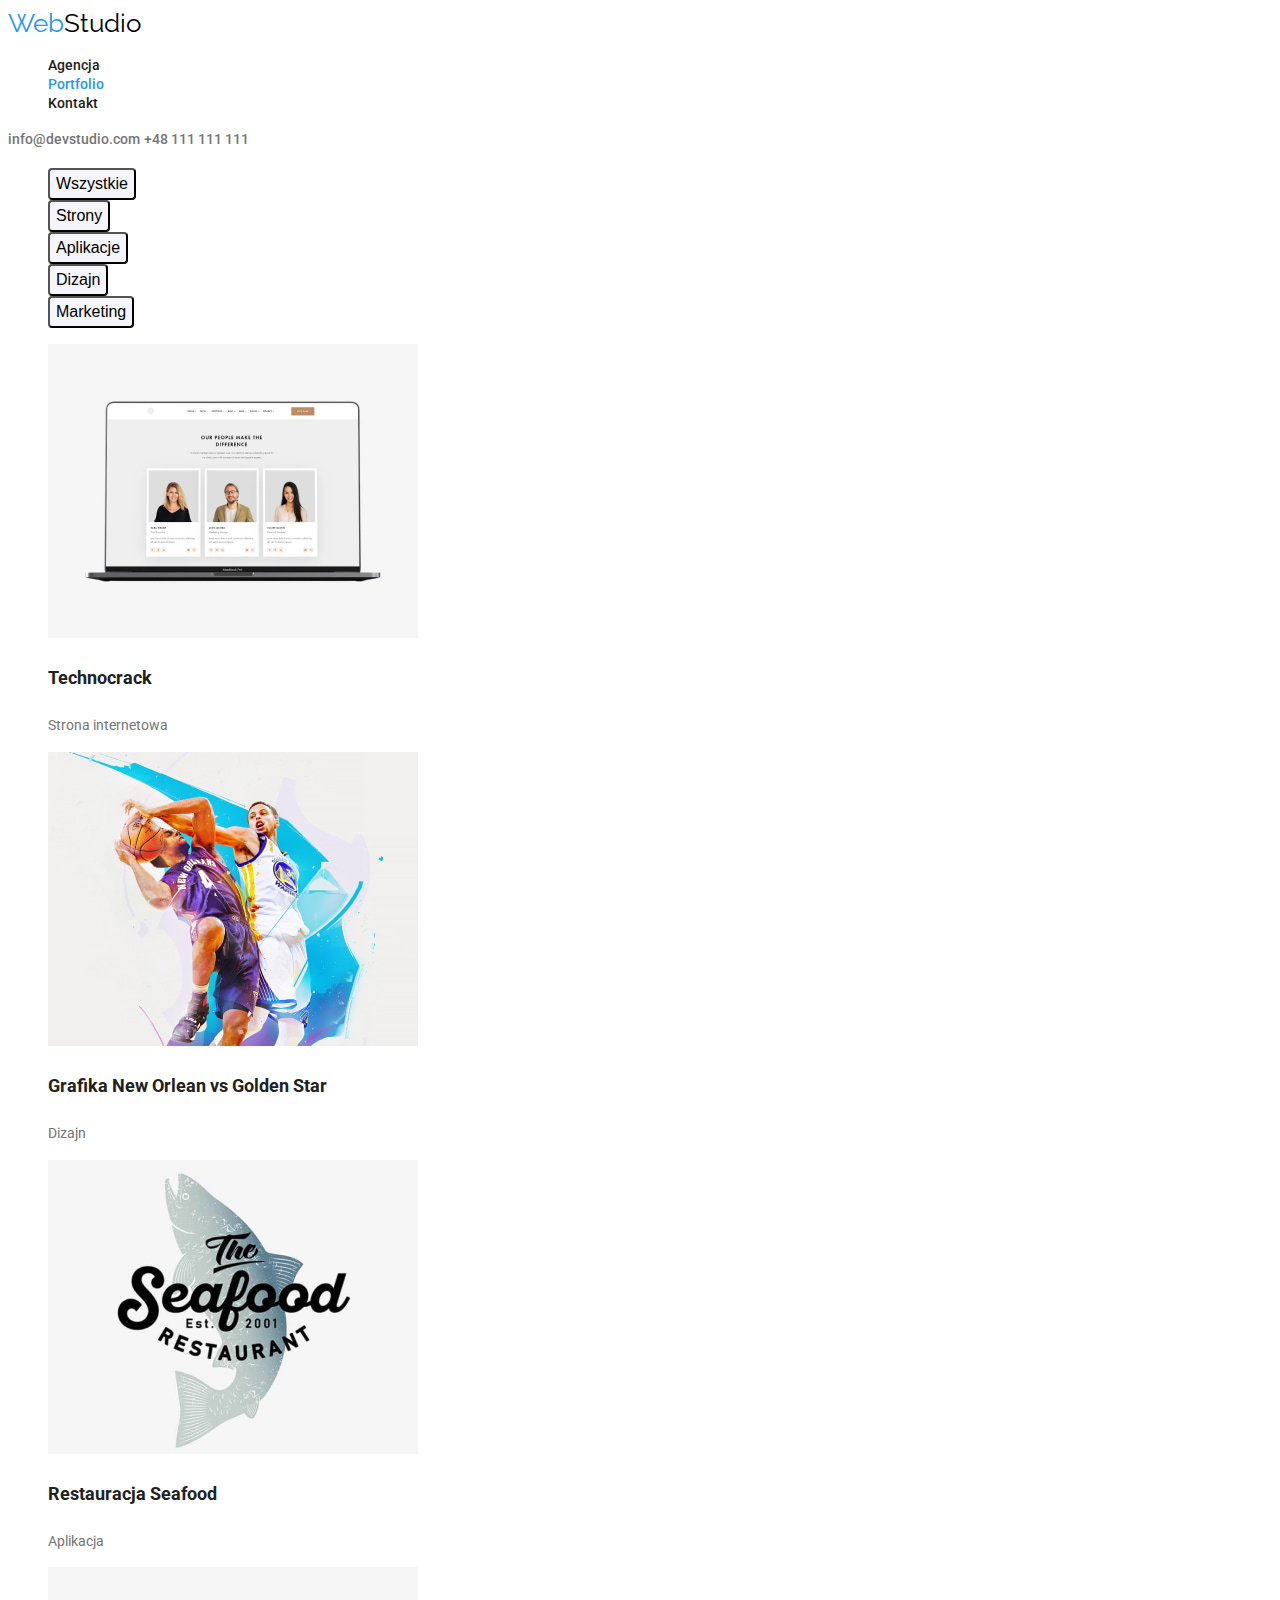
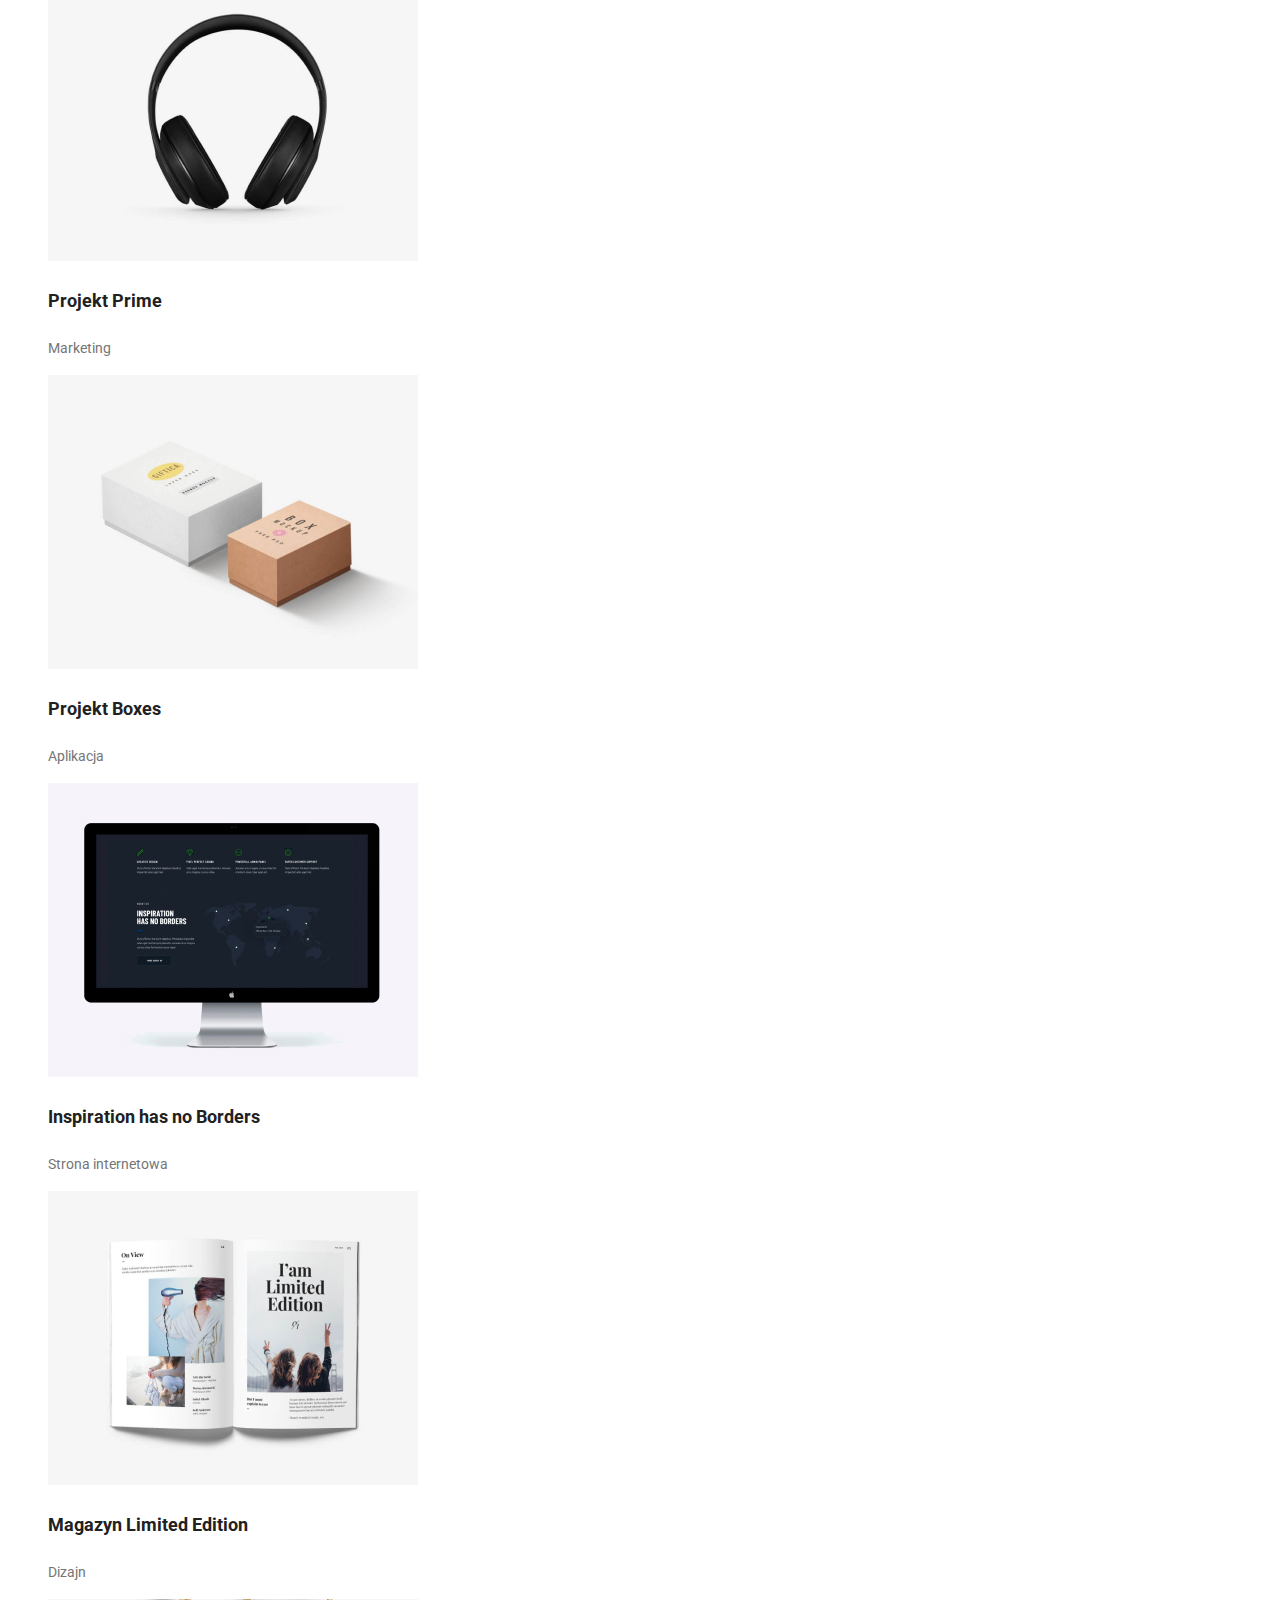
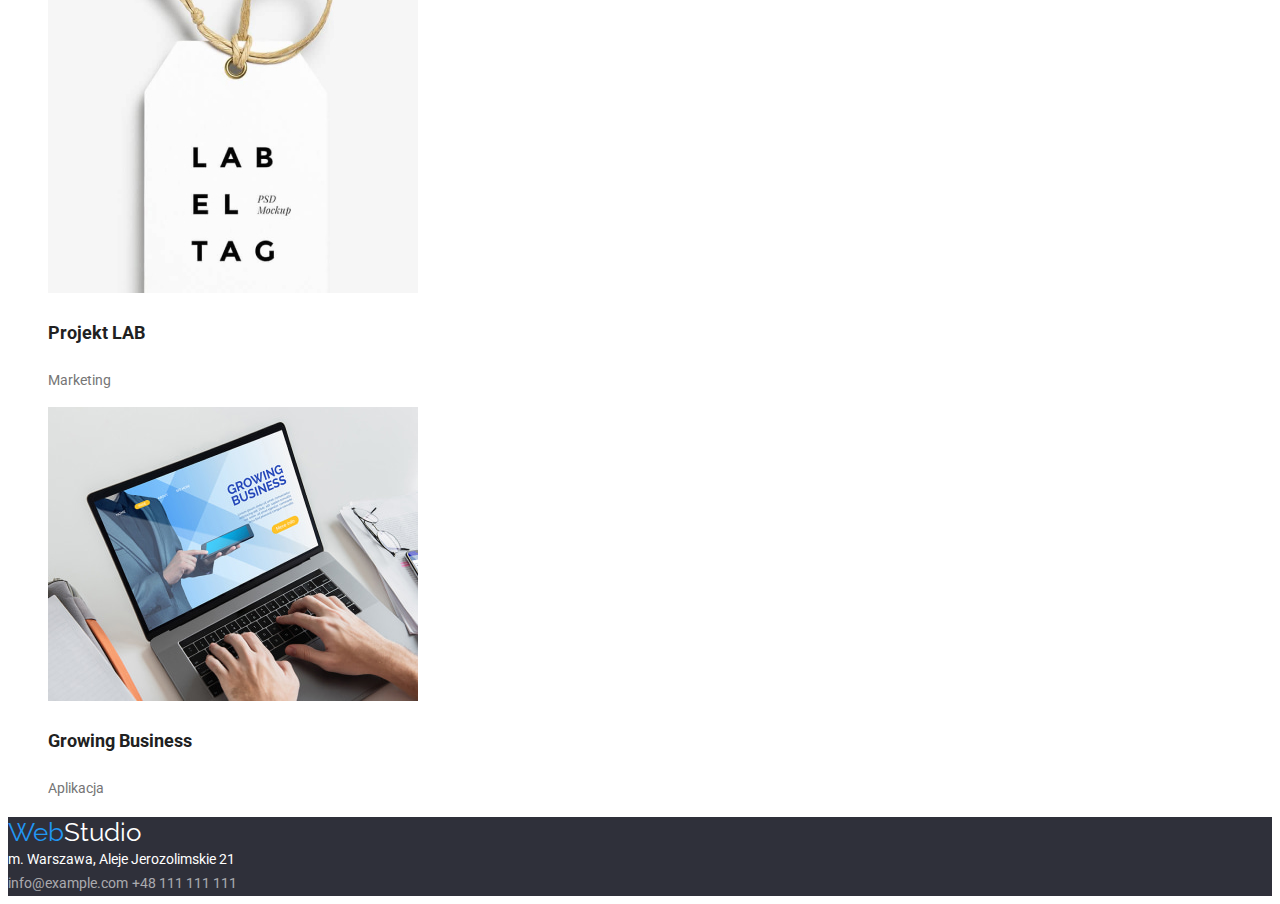
==== portfolio.html @ c7379dcc "HTML files debugged" ====
<!DOCTYPE html>
<html lang="pl">
  <head>
    <link rel="preconnect" href="https://fonts.googleapis.com" />
    <link rel="preconnect" href="https://fonts.gstatic.com" crossorigin />
    <link
      href="https://fonts.googleapis.com/css2?family=Raleway:wght@700&family=Roboto:wght@400;500;700;900&display=swap"
      rel="stylesheet"
    />
    <link
      rel="stylesheet"
      href="node_modules/modern-normalize/modern-normalize.css"
    />
    <link rel="stylesheet" href="css/index.css" />
    <style>
      body {
        font-family: "Roboto", sans-serif;
        color: #212121;
        background: #ffffff;
      }
    </style>
    <meta charset="UTF-8" />
    <meta http-equiv="X-UA-Compatible" content="IE=edge" />
    <meta name="viewport" content="width=device-width, initial-scale=1.0" />
    <title>Portfolio</title>
  </head>
  <body>
    <header>
      <a class="webstudio" href="index.html">
        <span style="color: #2196f3">Web</span
        ><span style="color: #000000">Studio</span></a
      >

      <nav>
        <ul class="list">
          <li>
            <a href="index.html">Agencja</a>
          </li>
          <li>
            <a style="color: var(--hover-color)" href="portfolio.html"
              >Portfolio</a
            >
          </li>
          <li><a href="#">Kontakt</a></li>
        </ul>
      </nav>

      <a class="contact-links-header" href="mailto:info@devstudio.com"
        >info@devstudio.com</a
      >
      <a class="contact-links-header" href="tel:+48111111111"
        >+48 111 111 111</a
      >
    </header>
    <!-- Przyciski filtra -->
    <div>
      <ul class="list">
        <li>
          <button class="filter-button" type="button">Wszystkie</button>
        </li>
        <li>
          <button class="filter-button" type="button">Strony</button>
        </li>
        <li>
          <button class="filter-button" type="button">Aplikacje</button>
        </li>
        <li>
          <button class="filter-button" type="button">Dizajn</button>
        </li>
        <li>
          <button class="filter-button" type="button">Marketing</button>
        </li>
      </ul>
    </div>
    <!-- Sekcja ze zdjęciami -->
    <div>
      <ul class="list">
        <li>
          <img
            src="images/Portfolio/project1.jpg"
            alt="Technocrack - strona internetowa"
            width="370"
            height="294"
          />
          <h3 class="projects-headings">Technocrack</h3>
          <p class="projects-descriptions">Strona internetowa</p>
        </li>
        <li>
          <img
            src="images/Portfolio/project2.jpg"
            alt="Grafika New Orlean vs Golden Star"
            width="370"
            height="294"
          />
          <h3 class="projects-headings">Grafika New Orlean vs Golden Star</h3>
          <p class="projects-descriptions">Dizajn</p>
        </li>
        <li>
          <img
            src="images/Portfolio/project3.jpg"
            alt="Restauracja Seafood - aplikacja"
            width="370"
            height="294"
          />
          <h3 class="projects-headings">Restauracja Seafood</h3>
          <p class="projects-descriptions">Aplikacja</p>
        </li>
        <li>
          <img
            src="images/Portfolio/project4.jpg"
            alt="Projekt Prime"
            width="370"
            height="294"
          />
          <h3 class="projects-headings">Projekt Prime</h3>
          <p class="projects-descriptions">Marketing</p>
        </li>
        <li>
          <img
            src="images/Portfolio/project5.jpg"
            alt="Projekt Boxes - aplikacja"
            width="370"
            height="294"
          />
          <h3 class="projects-headings">Projekt Boxes</h3>
          <p class="projects-descriptions">Aplikacja</p>
        </li>
        <li>
          <img
            src="images/Portfolio/project6.jpg"
            alt="Inspiration has no Boarders - strona internetowa"
            width="370"
            height="294"
          />
          <h3 class="projects-headings">Inspiration has no Borders</h3>
          <p class="projects-descriptions">Strona internetowa</p>
        </li>
        <li>
          <img
            src="images/Portfolio/project7.jpg"
            alt="Magazyn Limited Edition"
            width="370"
            height="294"
          />
          <h3 class="projects-headings">Magazyn Limited Edition</h3>
          <p class="projects-descriptions">Dizajn</p>
        </li>
        <li>
          <img
            src="images/Portfolio/project8.jpg"
            alt="Projekt LAB"
            width="370"
            height="294"
          />
          <h3 class="projects-headings">Projekt LAB</h3>
          <p class="projects-descriptions">Marketing</p>
        </li>
        <li>
          <img
            src="images/Portfolio/project9.jpg"
            alt="Growing Business - aplikacja"
            width="370"
            height="294"
          />
          <h3 class="projects-headings">Growing Business</h3>
          <p class="projects-descriptions">Aplikacja</p>
        </li>
      </ul>
    </div>
    <footer class="background-dark">
      <a class="webstudio" href="index.html">
        <span style="color: #2196f3">Web</span
        ><span style="color: #ffffff">Studio</span></a
      >

      <address class="city-street">m. Warszawa, Aleje Jerozolimskie 21</address>

      <a class="contact-links-footer" href="mailto:info@example.com"
        >info@example.com</a
      >
      <a class="contact-links-footer" href="tel:+48111111111"
        >+48 111 111 111</a
      >
    </footer>
  </body>
</html>
---- css/index.css ----
:root {
  --hover-color: #2196f3;
}

.background-dark {
  background: #2f303a;
}

.city-street {
  font-size: 14px;
  line-height: 1.71;
  color: #ffffff;
  font-style: normal;
}

.contact-links-footer {
  font-size: 14px;
  line-height: 1.71;
  color: rgba(255, 255, 255, 0.6);
  text-decoration: none;
}

.contact-links-header {
  font-weight: 500;
  font-size: 14px;
  line-height: 1.71;
  color: #757575;
  text-decoration: none;
}

.contact-links-header:focus {
  color: var(--hover-color);
}

.contact-links-header:hover {
  color: var(--hover-color);
}

.filter-button {
  background: #f5f4fa;
  font-weight: 500;
  font-size: 16px;
  line-height: 1.62;
  border-radius: 4px;
}

.filter-button:active {
  background: var(--hover-color);
  color: #ffffff;
  filter: drop-shadow(0px 4px 4px rgba(0, 0, 0, 0.25))
    drop-shadow(0px 4px 4px rgba(0, 0, 0, 0.25));
}

.filter-button:focus {
  background: var(--hover-color);
  color: #ffffff;
  filter: drop-shadow(0px 4px 4px rgba(0, 0, 0, 0.25))
    drop-shadow(0px 4px 4px rgba(0, 0, 0, 0.25));
}

.filter-button:hover {
  background: var(--hover-color);
  color: #ffffff;
  filter: drop-shadow(0px 4px 4px rgba(0, 0, 0, 0.25))
    drop-shadow(0px 4px 4px rgba(0, 0, 0, 0.25));
  cursor: pointer;
}

.hero-button {
  width: 200px;
  height: 50px;
  background: #2196f3;
  box-shadow: 0px 4px 4px rgba(0, 0, 0, 0.15);
  border-radius: 4px;
  font-weight: 700;
  font-size: 16px;
  line-height: 1.88;
  color: #ffffff;
}

.john-doe {
  font-weight: 500;
  font-size: 16px;
  line-height: 1.2;
}

.john-doe-job {
  font-size: 16px;
  line-height: 1.2;
  color: #757575;
}

.list {
  list-style-type: none;
}

.list li a {
  font-weight: 500;
  font-size: 14px;
  line-height: 1.1;
  color: #212121;
  text-decoration: none;
}

.list li a:hover {
  color: var(--hover-color);
}

.list li a:focus {
  color: var(--hover-color);
}

.list li p {
  font-size: 14px;
  line-height: 1.71;
  color: #757575;
}

.main-heading {
  font-weight: 900;
  font-size: 44px;
  line-height: 1.36;
  color: #ffffff;
}

.projects-descriptions {
  font-size: 16px;
  line-height: 1.88;
  color: #757575;
}

.projects-headings {
  font-weight: 700;
  font-size: 18px;
  line-height: 2;
}

.secondary-heading {
  font-weight: 700;
  font-size: 36px;
  line-height: 1.2;
}

.tertiary-heading {
  font-weight: 700;
  font-size: 14px;
  line-height: 1.1;
}

.webstudio {
  font-family: "Raleway", sans-serif;
  font-size: 26px;
  line-height: 1.2;
  text-decoration: none;
}
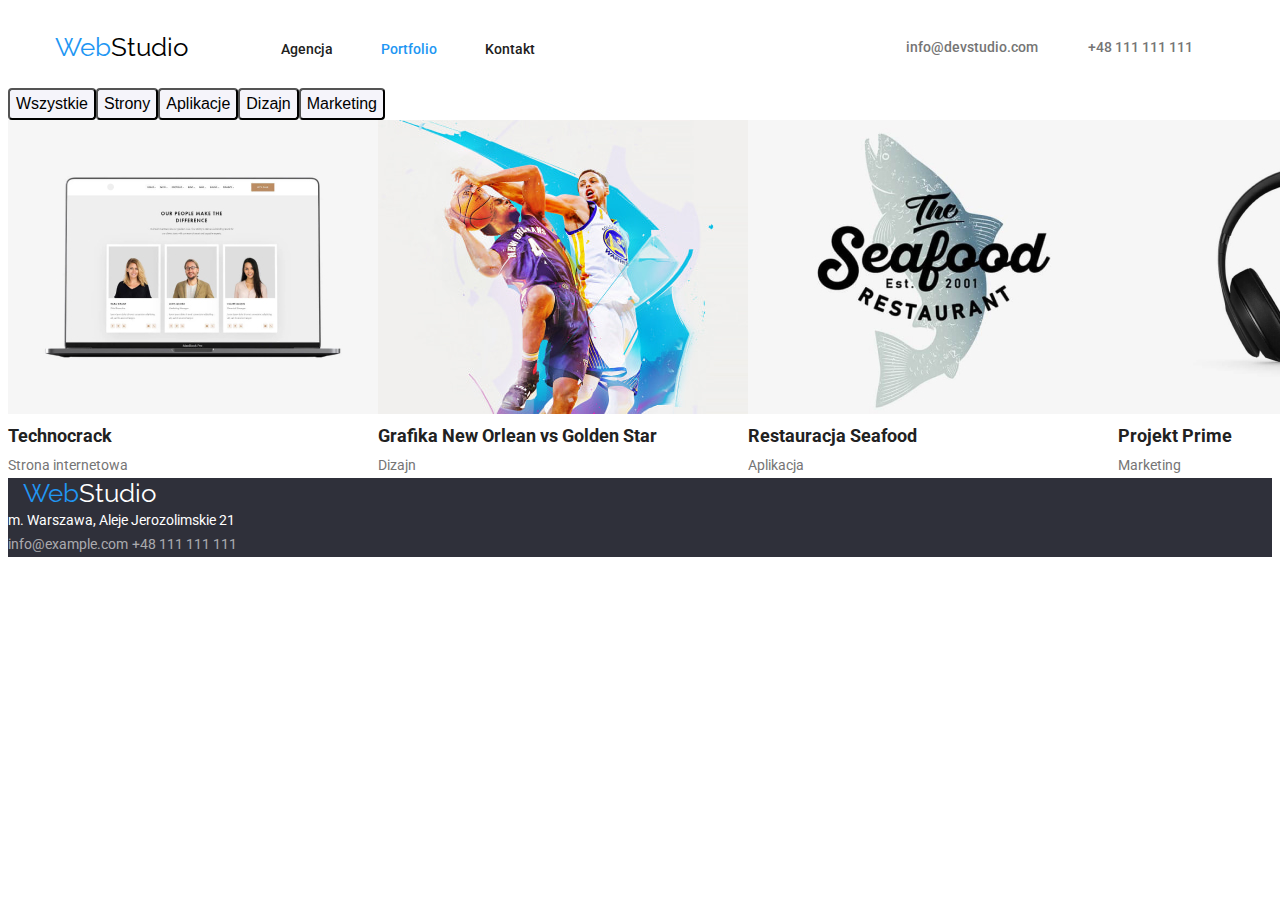
==== commit 096c3262: "Header and hero alignment added" ====
--- a/portfolio.html
+++ b/portfolio.html
@@ -26,31 +26,33 @@
   </head>
   <body>
     <header>
-      <a class="webstudio" href="index.html">
-        <span style="color: #2196f3">Web</span
-        ><span style="color: #000000">Studio</span></a
-      >
+      <div class="container">
+        <a class="webstudio" href="index.html">
+          <span style="color: #2196f3">Web</span
+          ><span style="color: #000000">Studio</span></a
+        >
 
-      <nav>
-        <ul class="list">
-          <li>
-            <a href="index.html">Agencja</a>
-          </li>
-          <li>
-            <a style="color: var(--hover-color)" href="portfolio.html"
-              >Portfolio</a
-            >
-          </li>
-          <li><a href="#">Kontakt</a></li>
-        </ul>
-      </nav>
+        <nav>
+          <ul class="list navigation">
+            <li>
+              <a href="index.html">Agencja</a>
+            </li>
+            <li>
+              <a style="color: var(--hover-color)" href="portfolio.html"
+                >Portfolio</a
+              >
+            </li>
+            <li><a href="#">Kontakt</a></li>
+          </ul>
+        </nav>
 
-      <a class="contact-links-header" href="mailto:info@devstudio.com"
-        >info@devstudio.com</a
-      >
-      <a class="contact-links-header" href="tel:+48111111111"
-        >+48 111 111 111</a
-      >
+        <a class="contact-links-header" href="mailto:info@devstudio.com"
+          >info@devstudio.com</a
+        >
+        <a class="contact-links-header" href="tel:+48111111111"
+          >+48 111 111 111</a
+        >
+      </div>
     </header>
     <!-- Przyciski filtra -->
     <div>
--- a/css/index.css
+++ b/css/index.css
@@ -1,7 +1,26 @@
+h1,
+h2,
+h3,
+p,
+ul {
+  margin: 0;
+  padding: 0;
+}
+
 :root {
   --hover-color: #2196f3;
 }
 
+a.contact-links-header[href="tel:+48111111111"] {
+  margin-right: 27px;
+  align-items: center;
+}
+
+a.contact-links-header[href="mailto:info@devstudio.com"] {
+  margin-right: 50px;
+  align-items: center;
+}
+
 .background-dark {
   background: #2f303a;
 }
@@ -34,6 +53,14 @@
 
 .contact-links-header:hover {
   color: var(--hover-color);
+}
+
+.container {
+  width: 1200px;
+  margin: 0 auto;
+  display: flex;
+  justify-items: center;
+  align-items: center;
 }
 
 .filter-button {
@@ -64,6 +91,13 @@
   filter: drop-shadow(0px 4px 4px rgba(0, 0, 0, 0.25))
     drop-shadow(0px 4px 4px rgba(0, 0, 0, 0.25));
   cursor: pointer;
+}
+
+.hero {
+  display: flex;
+  flex-direction: column;
+  align-items: center;
+  justify-content: center;
 }
 
 .hero-button {
@@ -76,6 +110,13 @@
   font-size: 16px;
   line-height: 1.88;
   color: #ffffff;
+  cursor: pointer;
+  display: flex;
+  justify-content: center;
+  text-align: center;
+  align-items: center;
+  margin-top: 30px;
+  margin-bottom: 200px;
 }
 
 .john-doe {
@@ -92,6 +133,7 @@
 
 .list {
   list-style-type: none;
+  display: flex;
 }
 
 .list li a {
@@ -121,8 +163,17 @@
   font-size: 44px;
   line-height: 1.36;
   color: #ffffff;
-}
-
+  width: 696px;
+  margin-top: 200px;
+  text-align: center;
+}
+
+.navigation {
+  margin-right: 371px;
+  width: 254px;
+  justify-content: space-between;
+  align-items: center;
+}
 .projects-descriptions {
   font-size: 16px;
   line-height: 1.88;
@@ -152,4 +203,5 @@
   font-size: 26px;
   line-height: 1.2;
   text-decoration: none;
-}
+  margin: 24px 93px 25px 15px;
+}
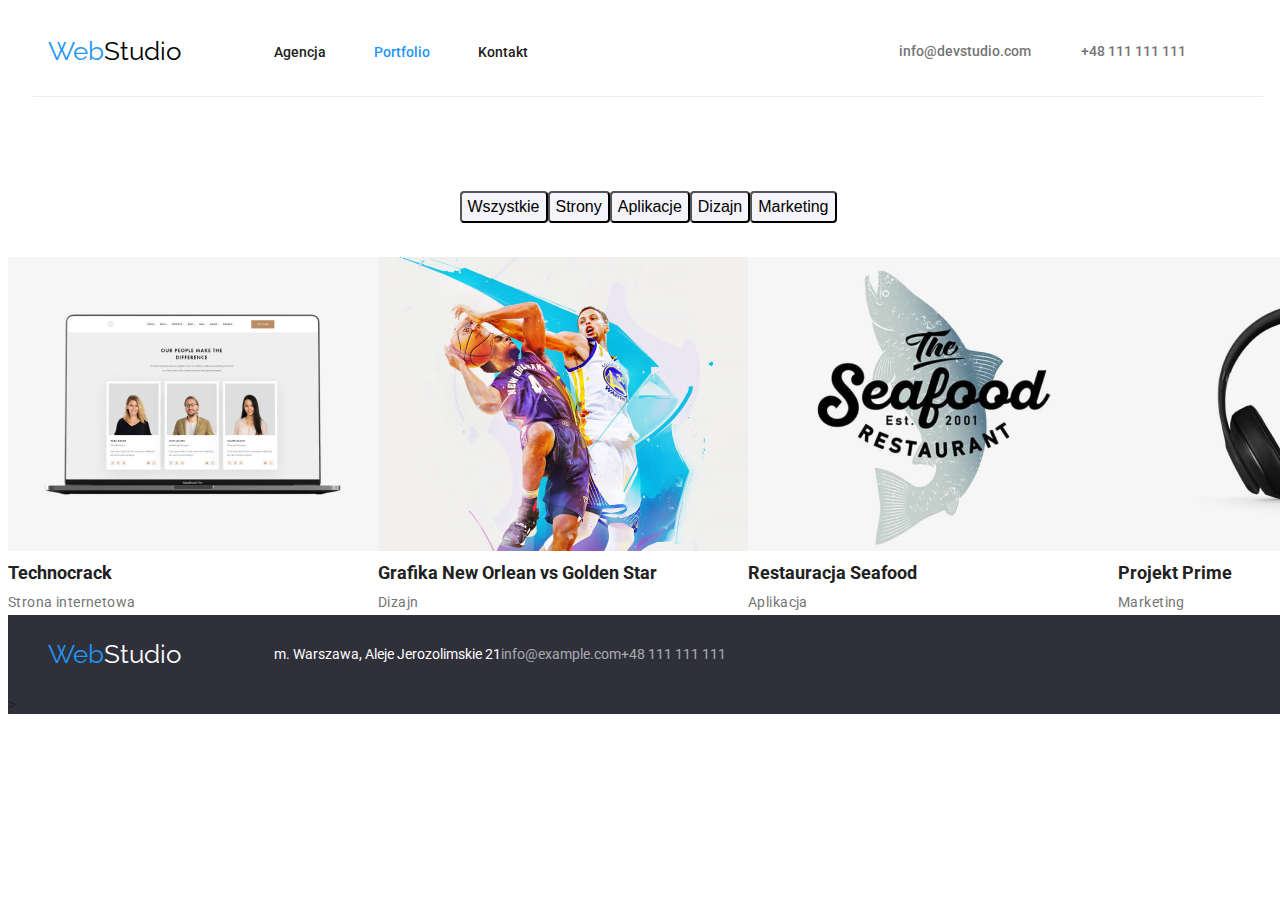
==== commit 5cf2e7b5: "New classes added" ====
--- a/portfolio.html
+++ b/portfolio.html
@@ -17,6 +17,7 @@
         font-family: "Roboto", sans-serif;
         color: #212121;
         background: #ffffff;
+        width: 100%;
       }
     </style>
     <meta charset="UTF-8" />
@@ -26,7 +27,7 @@
   </head>
   <body>
     <header>
-      <div class="container">
+      <div class="container header-border">
         <a class="webstudio" href="index.html">
           <span style="color: #2196f3">Web</span
           ><span style="color: #000000">Studio</span></a
@@ -56,7 +57,7 @@
     </header>
     <!-- Przyciski filtra -->
     <div>
-      <ul class="list">
+      <ul class="list filter">
         <li>
           <button class="filter-button" type="button">Wszystkie</button>
         </li>
@@ -170,18 +171,23 @@
       </ul>
     </div>
     <footer class="background-dark">
-      <a class="webstudio" href="index.html">
-        <span style="color: #2196f3">Web</span
-        ><span style="color: #ffffff">Studio</span></a
-      >
+      <div class="container">
+        <a class="webstudio" href="index.html">
+          <span style="color: #2196f3">Web</span
+          ><span style="color: #ffffff">Studio</span></a
+        >
 
-      <address class="city-street">m. Warszawa, Aleje Jerozolimskie 21</address>
+        <address class="city-street">
+          m. Warszawa, Aleje Jerozolimskie 21
+        </address>
 
-      <a class="contact-links-footer" href="mailto:info@example.com"
-        >info@example.com</a
-      >
-      <a class="contact-links-footer" href="tel:+48111111111"
-        >+48 111 111 111</a
+        <a class="contact-links-footer" href="mailto:info@example.com"
+          >info@example.com</a
+        >
+        <a class="contact-links-footer" href="tel:+48111111111"
+          >+48 111 111 111</a
+        >
+      </div>
       >
     </footer>
   </body>
--- a/css/index.css
+++ b/css/index.css
@@ -12,13 +12,17 @@
 }
 
 a.contact-links-header[href="tel:+48111111111"] {
-  margin-right: 27px;
+  margin: 32px 0;
   align-items: center;
 }
 
 a.contact-links-header[href="mailto:info@devstudio.com"] {
-  margin-right: 50px;
-  align-items: center;
+  margin: 32px 50px 32px 371px;
+  align-items: center;
+}
+
+.activity {
+  flex-direction: column;
 }
 
 .background-dark {
@@ -56,11 +60,22 @@
 }
 
 .container {
-  width: 1200px;
+  max-width: 1200px;
+  width: 100%;
   margin: 0 auto;
   display: flex;
   justify-items: center;
   align-items: center;
+  padding: 0 15px;
+}
+
+.container.section.activity > ul {
+  column-gap: 30px;
+}
+
+.filter {
+  margin: 94px 0 34px 0;
+  justify-content: center;
 }
 
 .filter-button {
@@ -91,6 +106,10 @@
   filter: drop-shadow(0px 4px 4px rgba(0, 0, 0, 0.25))
     drop-shadow(0px 4px 4px rgba(0, 0, 0, 0.25));
   cursor: pointer;
+}
+
+.header-border {
+  border-bottom: 1px solid #ececec;
 }
 
 .hero {
@@ -115,7 +134,6 @@
   justify-content: center;
   text-align: center;
   align-items: center;
-  margin-top: 30px;
   margin-bottom: 200px;
 }
 
@@ -156,6 +174,12 @@
   font-size: 14px;
   line-height: 1.71;
   color: #757575;
+  letter-spacing: 0.03em;
+  column-gap: 30px;
+}
+
+.lorem-list {
+  justify-content: space-between;
 }
 
 .main-heading {
@@ -163,17 +187,18 @@
   font-size: 44px;
   line-height: 1.36;
   color: #ffffff;
-  width: 696px;
-  margin-top: 200px;
+  margin: 200px 0 30px 0;
   text-align: center;
+  max-width: 696px;
+  letter-spacing: 0.06em;
 }
 
 .navigation {
-  margin-right: 371px;
+  margin: 32px 0;
   width: 254px;
   justify-content: space-between;
-  align-items: center;
-}
+}
+
 .projects-descriptions {
   font-size: 16px;
   line-height: 1.88;
@@ -190,12 +215,19 @@
   font-weight: 700;
   font-size: 36px;
   line-height: 1.2;
+  margin-bottom: 50px;
+}
+
+.section {
+  padding: 94px 0;
+  max-width: 1200px;
 }
 
 .tertiary-heading {
   font-weight: 700;
   font-size: 14px;
   line-height: 1.1;
+  margin-bottom: 10px;
 }
 
 .webstudio {
@@ -203,5 +235,5 @@
   font-size: 26px;
   line-height: 1.2;
   text-decoration: none;
-  margin: 24px 93px 25px 15px;
-}
+  margin: 24px 93px 25px 0;
+}
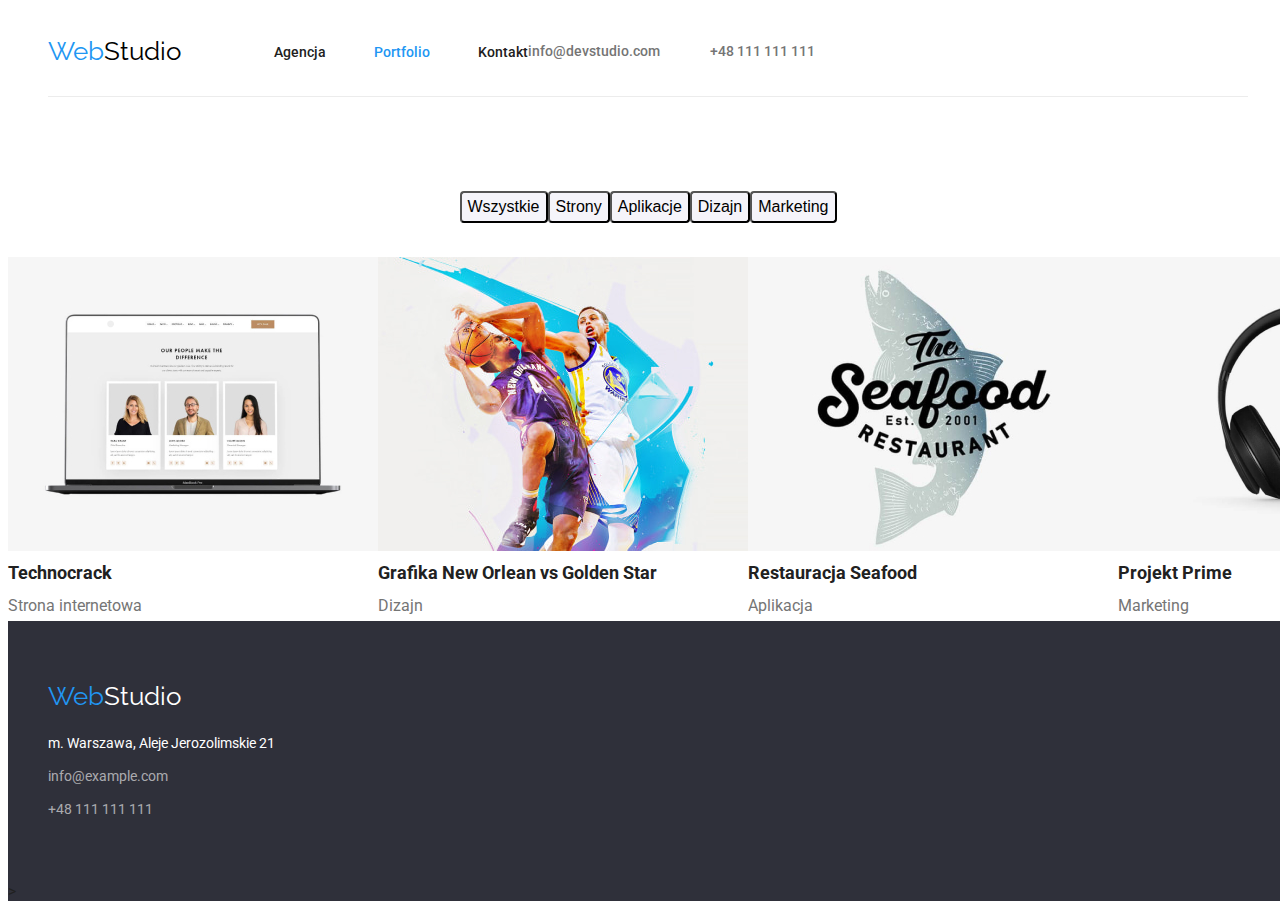
==== commit f65e9062: "New styles added" ====
--- a/portfolio.html
+++ b/portfolio.html
@@ -171,8 +171,8 @@
       </ul>
     </div>
     <footer class="background-dark">
-      <div class="container">
-        <a class="webstudio" href="index.html">
+      <div class="container foot">
+        <a class="webstudio-foot" href="index.html">
           <span style="color: #2196f3">Web</span
           ><span style="color: #ffffff">Studio</span></a
         >
--- a/css/index.css
+++ b/css/index.css
@@ -11,14 +11,20 @@
   --hover-color: #2196f3;
 }
 
+a.contact-links-footer[href="tel:+48111111111"] {
+  margin-bottom: 60px;
+}
+
+a.contact-links-footer[href="mailto:info@example.com"] {
+  margin-bottom: 9px;
+}
+
 a.contact-links-header[href="tel:+48111111111"] {
   margin: 32px 0;
-  align-items: center;
 }
 
 a.contact-links-header[href="mailto:info@devstudio.com"] {
-  margin: 32px 50px 32px 371px;
-  align-items: center;
+  margin: 32px 50px 32px 0;
 }
 
 .activity {
@@ -29,11 +35,19 @@
   background: #2f303a;
 }
 
+.card-staff {
+  background: #ffffff;
+  box-shadow: 0px 1px 3px rgba(0, 0, 0, 0.12), 0px 1px 1px rgba(0, 0, 0, 0.14),
+    0px 2px 1px rgba(0, 0, 0, 0.2);
+  border-radius: 0px 0px 4px 4px;
+}
+
 .city-street {
   font-size: 14px;
   line-height: 1.71;
   color: #ffffff;
   font-style: normal;
+  margin-bottom: 9px;
 }
 
 .contact-links-footer {
@@ -66,11 +80,15 @@
   display: flex;
   justify-items: center;
   align-items: center;
-  padding: 0 15px;
+  padding: 0;
 }
 
 .container.section.activity > ul {
   column-gap: 30px;
+}
+
+div.container.section.activity ul {
+  flex-wrap: wrap;
 }
 
 .filter {
@@ -106,6 +124,19 @@
   filter: drop-shadow(0px 4px 4px rgba(0, 0, 0, 0.25))
     drop-shadow(0px 4px 4px rgba(0, 0, 0, 0.25));
   cursor: pointer;
+}
+
+.foot {
+  display: flex;
+  flex-direction: column;
+  align-items: flex-start;
+  padding: 0 15px;
+}
+
+.head {
+  display: flex;
+  justify-content: space-between;
+  padding: 0 15px;
 }
 
 .header-border {
@@ -141,12 +172,17 @@
   font-weight: 500;
   font-size: 16px;
   line-height: 1.2;
+  margin-top: 30px;
+  margin-bottom: 10px;
+  text-align: center;
 }
 
 .john-doe-job {
   font-size: 16px;
   line-height: 1.2;
   color: #757575;
+  text-align: center;
+  margin-bottom: 30px;
 }
 
 .list {
@@ -154,7 +190,7 @@
   display: flex;
 }
 
-.list li a {
+.list.navigation li a {
   font-weight: 500;
   font-size: 14px;
   line-height: 1.1;
@@ -170,12 +206,8 @@
   color: var(--hover-color);
 }
 
-.list li p {
-  font-size: 14px;
-  line-height: 1.71;
-  color: #757575;
-  letter-spacing: 0.03em;
-  column-gap: 30px;
+.logo-navigation {
+  display: flex;
 }
 
 .lorem-list {
@@ -230,6 +262,22 @@
   margin-bottom: 10px;
 }
 
+ul.list.lorem-list li p {
+  font-size: 14px;
+  line-height: 1.71;
+  color: #757575;
+  letter-spacing: 0.03em;
+  column-gap: 30px;
+}
+
+.webstudio-foot {
+  font-family: "Raleway", sans-serif;
+  font-size: 26px;
+  line-height: 1.2;
+  text-decoration: none;
+  margin: 60px 0 20px 0;
+}
+
 .webstudio {
   font-family: "Raleway", sans-serif;
   font-size: 26px;
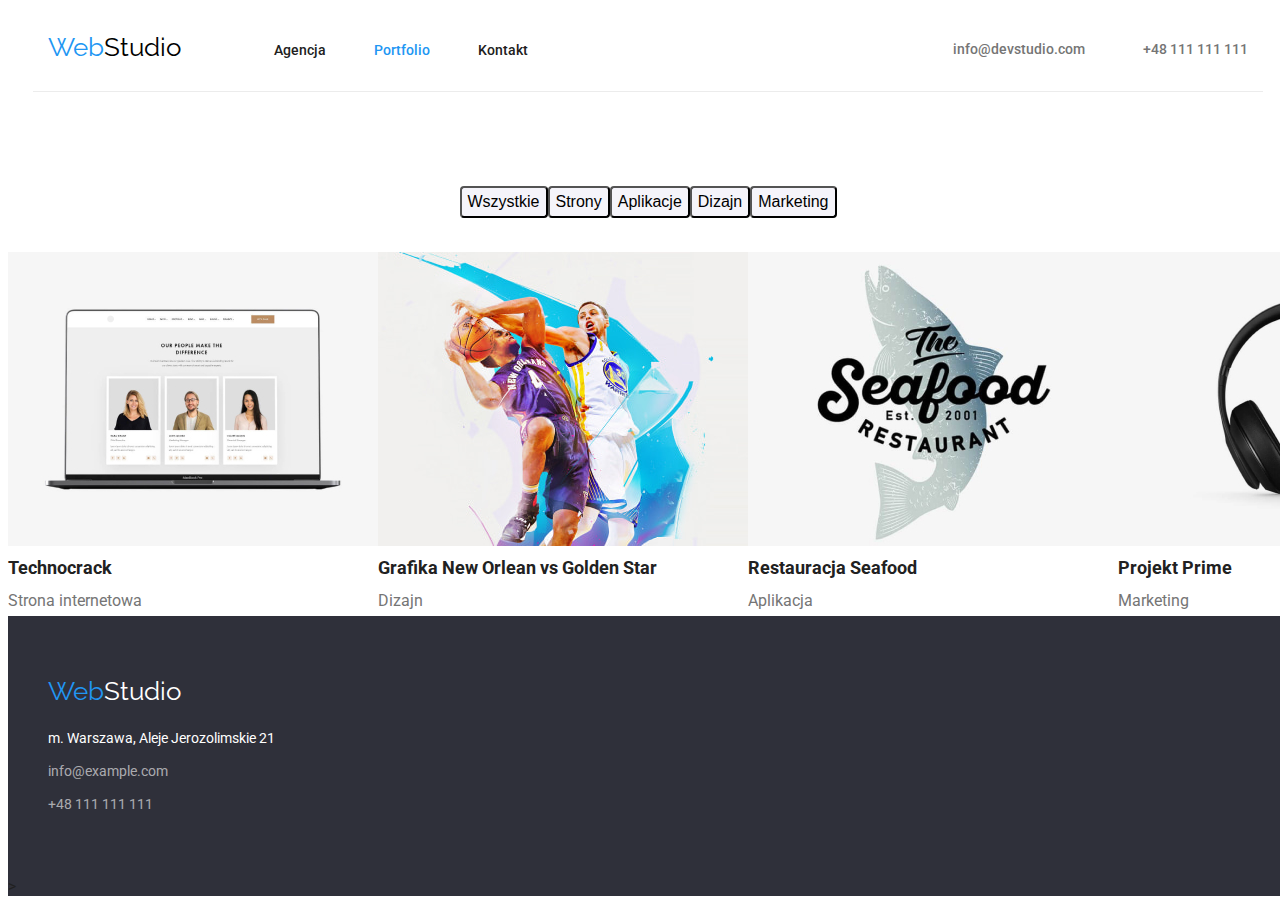
==== commit b1795676: "Portfolio and CSS modified" ====
--- a/portfolio.html
+++ b/portfolio.html
@@ -27,13 +27,12 @@
   </head>
   <body>
     <header>
-      <div class="container header-border">
-        <a class="webstudio" href="index.html">
-          <span style="color: #2196f3">Web</span
-          ><span style="color: #000000">Studio</span></a
-        >
-
-        <nav>
+      <div class="container head">
+        <nav class="logo-navigation">
+          <a class="webstudio" href="index.html">
+            <span style="color: #2196f3">Web</span
+            ><span style="color: #000000">Studio</span></a
+          >
           <ul class="list navigation">
             <li>
               <a href="index.html">Agencja</a>
@@ -46,13 +45,16 @@
             <li><a href="#">Kontakt</a></li>
           </ul>
         </nav>
-
-        <a class="contact-links-header" href="mailto:info@devstudio.com"
-          >info@devstudio.com</a
-        >
-        <a class="contact-links-header" href="tel:+48111111111"
-          >+48 111 111 111</a
-        >
+        <ul class="list contact-links-header">
+          <li>
+            <a class="link-header" href="mailto:info@devstudio.com"
+              >info@devstudio.com</a
+            >
+          </li>
+          <li>
+            <a class="link-header" href="tel:+48111111111">+48 111 111 111</a>
+          </li>
+        </ul>
       </div>
     </header>
     <!-- Przyciski filtra -->
--- a/css/index.css
+++ b/css/index.css
@@ -19,14 +19,6 @@
   margin-bottom: 9px;
 }
 
-a.contact-links-header[href="tel:+48111111111"] {
-  margin: 32px 0;
-}
-
-a.contact-links-header[href="mailto:info@devstudio.com"] {
-  margin: 32px 50px 32px 0;
-}
-
 .activity {
   flex-direction: column;
 }
@@ -58,11 +50,9 @@
 }
 
 .contact-links-header {
-  font-weight: 500;
-  font-size: 14px;
-  line-height: 1.71;
-  color: #757575;
-  text-decoration: none;
+  width: 295px;
+  display: flex;
+  justify-content: space-between;
 }
 
 .contact-links-header:focus {
@@ -75,16 +65,18 @@
 
 .container {
   max-width: 1200px;
-  width: 100%;
   margin: 0 auto;
   display: flex;
   justify-items: center;
   align-items: center;
-  padding: 0;
+  padding: 0 15px;
 }
 
 .container.section.activity > ul {
+  display: flex;
+  justify-content: space-between;
   column-gap: 30px;
+  padding-inline-start: 0;
 }
 
 div.container.section.activity ul {
@@ -136,11 +128,8 @@
 .head {
   display: flex;
   justify-content: space-between;
-  padding: 0 15px;
-}
-
-.header-border {
   border-bottom: 1px solid #ececec;
+  flex-wrap: wrap;
 }
 
 .hero {
@@ -185,6 +174,14 @@
   margin-bottom: 30px;
 }
 
+.link-header {
+  font-weight: 500;
+  font-size: 14px;
+  line-height: 1.71;
+  color: #757575;
+  text-decoration: none;
+}
+
 .list {
   list-style-type: none;
   display: flex;
@@ -208,6 +205,9 @@
 
 .logo-navigation {
   display: flex;
+  justify-content: space-between;
+  max-width: 492px;
+  flex-wrap: wrap;
 }
 
 .lorem-list {
@@ -248,11 +248,13 @@
   font-size: 36px;
   line-height: 1.2;
   margin-bottom: 50px;
+  text-align: center;
 }
 
 .section {
-  padding: 94px 0;
+  padding: 94px 15px;
   max-width: 1200px;
+  align-items: normal;
 }
 
 .tertiary-heading {
@@ -260,6 +262,10 @@
   font-size: 14px;
   line-height: 1.1;
   margin-bottom: 10px;
+}
+
+.top-padding-none {
+  padding-top: 0;
 }
 
 ul.list.lorem-list li p {
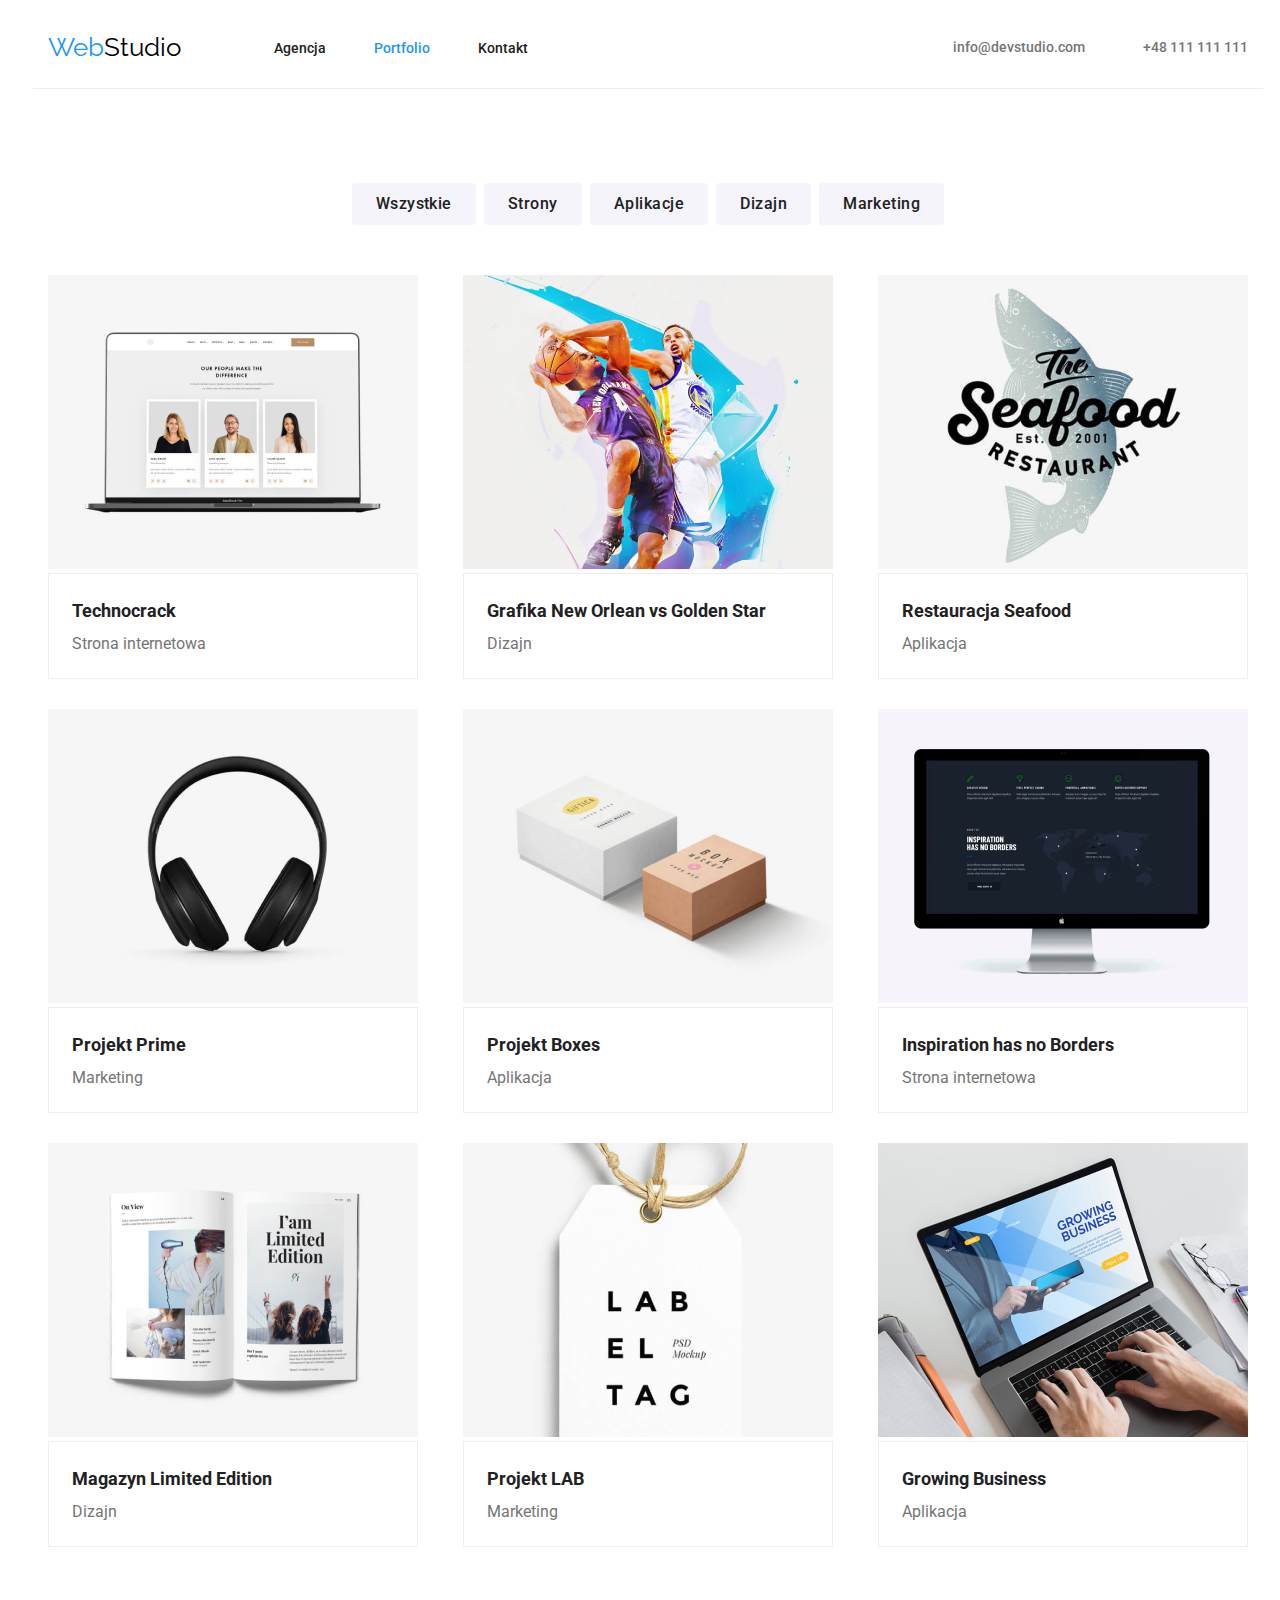
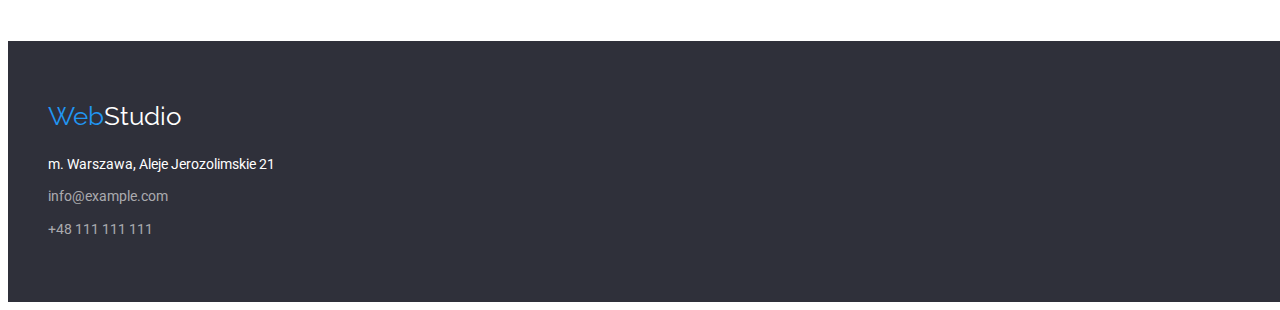
==== commit fe452e66: "New styles added" ====
--- a/portfolio.html
+++ b/portfolio.html
@@ -78,8 +78,8 @@
       </ul>
     </div>
     <!-- Sekcja ze zdjęciami -->
-    <div>
-      <ul class="list">
+    <div class="container">
+      <ul class="list projects">
         <li>
           <img
             src="images/Portfolio/project1.jpg"
@@ -87,8 +87,10 @@
             width="370"
             height="294"
           />
-          <h3 class="projects-headings">Technocrack</h3>
-          <p class="projects-descriptions">Strona internetowa</p>
+          <div class="projects-box">
+            <h3 class="projects-headings">Technocrack</h3>
+            <p class="projects-descriptions">Strona internetowa</p>
+          </div>
         </li>
         <li>
           <img
@@ -97,8 +99,10 @@
             width="370"
             height="294"
           />
-          <h3 class="projects-headings">Grafika New Orlean vs Golden Star</h3>
-          <p class="projects-descriptions">Dizajn</p>
+          <div class="projects-box">
+            <h3 class="projects-headings">Grafika New Orlean vs Golden Star</h3>
+            <p class="projects-descriptions">Dizajn</p>
+          </div>
         </li>
         <li>
           <img
@@ -107,8 +111,10 @@
             width="370"
             height="294"
           />
-          <h3 class="projects-headings">Restauracja Seafood</h3>
-          <p class="projects-descriptions">Aplikacja</p>
+          <div class="projects-box">
+            <h3 class="projects-headings">Restauracja Seafood</h3>
+            <p class="projects-descriptions">Aplikacja</p>
+          </div>
         </li>
         <li>
           <img
@@ -117,8 +123,10 @@
             width="370"
             height="294"
           />
-          <h3 class="projects-headings">Projekt Prime</h3>
-          <p class="projects-descriptions">Marketing</p>
+          <div class="projects-box">
+            <h3 class="projects-headings">Projekt Prime</h3>
+            <p class="projects-descriptions">Marketing</p>
+          </div>
         </li>
         <li>
           <img
@@ -127,8 +135,10 @@
             width="370"
             height="294"
           />
-          <h3 class="projects-headings">Projekt Boxes</h3>
-          <p class="projects-descriptions">Aplikacja</p>
+          <div class="projects-box">
+            <h3 class="projects-headings">Projekt Boxes</h3>
+            <p class="projects-descriptions">Aplikacja</p>
+          </div>
         </li>
         <li>
           <img
@@ -137,8 +147,10 @@
             width="370"
             height="294"
           />
-          <h3 class="projects-headings">Inspiration has no Borders</h3>
-          <p class="projects-descriptions">Strona internetowa</p>
+          <div class="projects-box">
+            <h3 class="projects-headings">Inspiration has no Borders</h3>
+            <p class="projects-descriptions">Strona internetowa</p>
+          </div>
         </li>
         <li>
           <img
@@ -147,8 +159,10 @@
             width="370"
             height="294"
           />
-          <h3 class="projects-headings">Magazyn Limited Edition</h3>
-          <p class="projects-descriptions">Dizajn</p>
+          <div class="projects-box">
+            <h3 class="projects-headings">Magazyn Limited Edition</h3>
+            <p class="projects-descriptions">Dizajn</p>
+          </div>
         </li>
         <li>
           <img
@@ -157,8 +171,10 @@
             width="370"
             height="294"
           />
-          <h3 class="projects-headings">Projekt LAB</h3>
-          <p class="projects-descriptions">Marketing</p>
+          <div class="projects-box">
+            <h3 class="projects-headings">Projekt LAB</h3>
+            <p class="projects-descriptions">Marketing</p>
+          </div>
         </li>
         <li>
           <img
@@ -167,8 +183,10 @@
             width="370"
             height="294"
           />
-          <h3 class="projects-headings">Growing Business</h3>
-          <p class="projects-descriptions">Aplikacja</p>
+          <div class="projects-box">
+            <h3 class="projects-headings">Growing Business</h3>
+            <p class="projects-descriptions">Aplikacja</p>
+          </div>
         </li>
       </ul>
     </div>
@@ -190,7 +208,6 @@
           >+48 111 111 111</a
         >
       </div>
-      >
     </footer>
   </body>
 </html>
--- a/css/index.css
+++ b/css/index.css
@@ -11,10 +11,6 @@
   --hover-color: #2196f3;
 }
 
-a.contact-links-footer[href="tel:+48111111111"] {
-  margin-bottom: 60px;
-}
-
 a.contact-links-footer[href="mailto:info@example.com"] {
   margin-bottom: 9px;
 }
@@ -84,16 +80,25 @@
 }
 
 .filter {
-  margin: 94px 0 34px 0;
+  display: flex;
+  margin: 0 auto;
   justify-content: center;
+  column-gap: 8px;
+  padding-top: 94px;
+  padding-bottom: 50px;
 }
 
 .filter-button {
   background: #f5f4fa;
+  font-family: "Roboto";
   font-weight: 500;
   font-size: 16px;
+  color: #212121;
   line-height: 1.62;
+  letter-spacing: 0.03em;
   border-radius: 4px;
+  border: 2px solid #f5f4fa;
+  padding: 6px 22px;
 }
 
 .filter-button:active {
@@ -101,6 +106,7 @@
   color: #ffffff;
   filter: drop-shadow(0px 4px 4px rgba(0, 0, 0, 0.25))
     drop-shadow(0px 4px 4px rgba(0, 0, 0, 0.25));
+  border-color: var(--hover-color);
 }
 
 .filter-button:focus {
@@ -108,6 +114,7 @@
   color: #ffffff;
   filter: drop-shadow(0px 4px 4px rgba(0, 0, 0, 0.25))
     drop-shadow(0px 4px 4px rgba(0, 0, 0, 0.25));
+  border-color: var(--hover-color);
 }
 
 .filter-button:hover {
@@ -116,20 +123,24 @@
   filter: drop-shadow(0px 4px 4px rgba(0, 0, 0, 0.25))
     drop-shadow(0px 4px 4px rgba(0, 0, 0, 0.25));
   cursor: pointer;
+  border-color: var(--hover-color);
 }
 
 .foot {
   display: flex;
   flex-direction: column;
   align-items: flex-start;
-  padding: 0 15px;
+  padding: 60px 15px;
 }
 
 .head {
   display: flex;
   justify-content: space-between;
+  align-items: center;
   border-bottom: 1px solid #ececec;
   flex-wrap: wrap;
+  padding-top: 24px;
+  padding-bottom: 25px;
 }
 
 .hero {
@@ -208,6 +219,7 @@
   justify-content: space-between;
   max-width: 492px;
   flex-wrap: wrap;
+  align-items: center;
 }
 
 .lorem-list {
@@ -226,9 +238,21 @@
 }
 
 .navigation {
-  margin: 32px 0;
   width: 254px;
   justify-content: space-between;
+}
+
+.projects {
+  display: flex;
+  flex-wrap: wrap;
+  gap: 30px;
+  padding-bottom: 94px;
+  justify-content: space-between;
+}
+
+.projects-box {
+  padding: 19px 23px;
+  border: 1px solid #eeeeee;
 }
 
 .projects-descriptions {
@@ -281,7 +305,7 @@
   font-size: 26px;
   line-height: 1.2;
   text-decoration: none;
-  margin: 60px 0 20px 0;
+  margin-bottom: 20px;
 }
 
 .webstudio {
@@ -289,5 +313,5 @@
   font-size: 26px;
   line-height: 1.2;
   text-decoration: none;
-  margin: 24px 93px 25px 0;
-}
+  margin-right: 93px;
+}
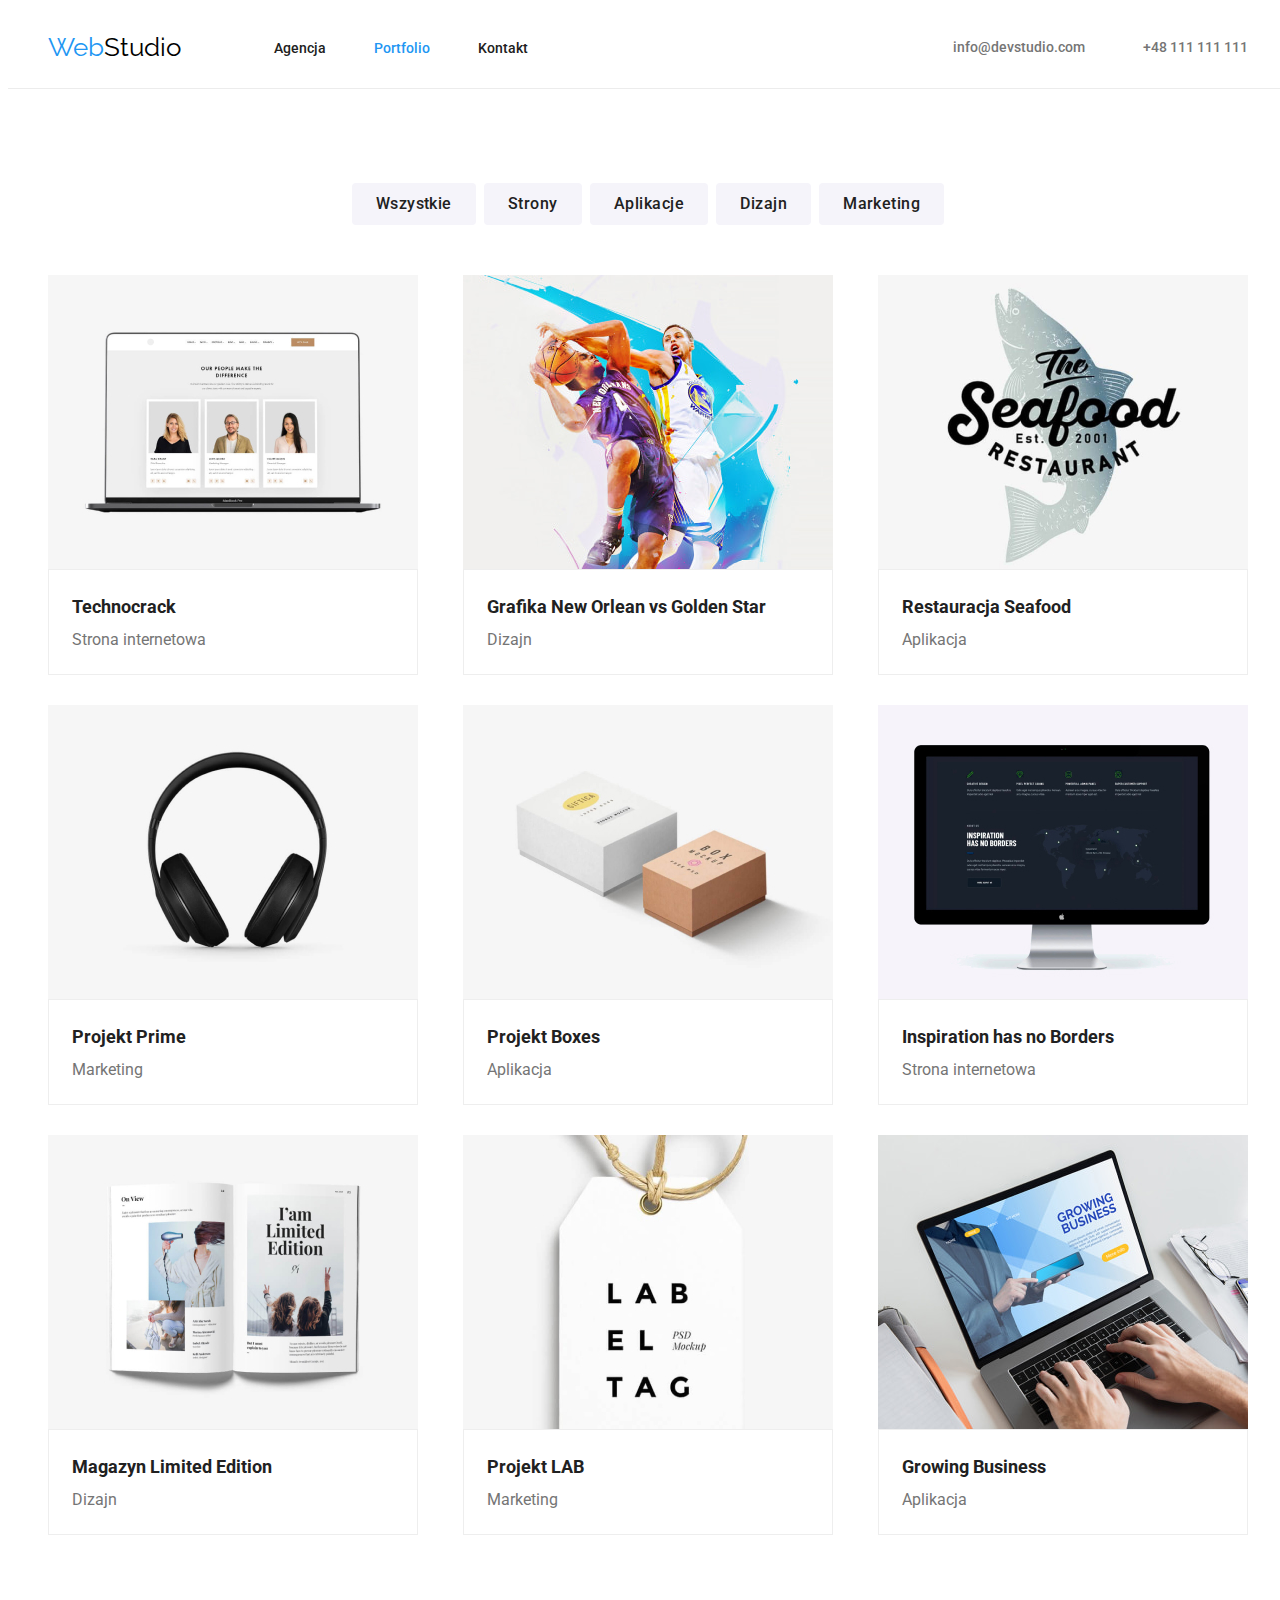
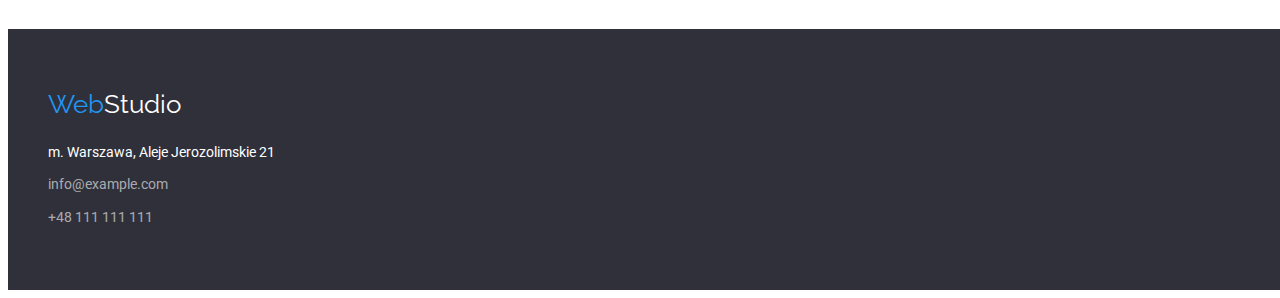
==== commit f8336d75: "All files debugged" ====
--- a/portfolio.html
+++ b/portfolio.html
@@ -9,24 +9,19 @@
     />
     <link
       rel="stylesheet"
-      href="node_modules/modern-normalize/modern-normalize.css"
+      href="https://cdnjs.cloudflare.com/ajax/libs/modern-normalize/1.1.0/modern-normalize.min.css"
+      integrity="sha512-wpPYUAdjBVSE4KJnH1VR1HeZfpl1ub8YT/NKx4PuQ5NmX2tKuGu6U/JRp5y+Y8XG2tV+wKQpNHVUX03MfMFn9Q=="
+      crossorigin="anonymous"
+      referrerpolicy="no-referrer"
     />
     <link rel="stylesheet" href="css/index.css" />
-    <style>
-      body {
-        font-family: "Roboto", sans-serif;
-        color: #212121;
-        background: #ffffff;
-        width: 100%;
-      }
-    </style>
     <meta charset="UTF-8" />
     <meta http-equiv="X-UA-Compatible" content="IE=edge" />
     <meta name="viewport" content="width=device-width, initial-scale=1.0" />
     <title>Portfolio</title>
   </head>
   <body>
-    <header>
+    <header style="border-bottom: 1px solid #ececec">
       <div class="container head">
         <nav class="logo-navigation">
           <a class="webstudio" href="index.html">
--- a/css/index.css
+++ b/css/index.css
@@ -23,6 +23,13 @@
   background: #2f303a;
 }
 
+body {
+  font-family: "Roboto", sans-serif;
+  color: #212121;
+  background: #ffffff;
+  width: 100%;
+}
+
 .card-staff {
   background: #ffffff;
   box-shadow: 0px 1px 3px rgba(0, 0, 0, 0.12), 0px 1px 1px rgba(0, 0, 0, 0.14),
@@ -137,7 +144,6 @@
   display: flex;
   justify-content: space-between;
   align-items: center;
-  border-bottom: 1px solid #ececec;
   flex-wrap: wrap;
   padding-top: 24px;
   padding-bottom: 25px;
@@ -198,6 +204,14 @@
   display: flex;
 }
 
+ul.list li a:hover {
+  color: var(--hover-color);
+}
+
+.list li a:focus {
+  color: var(--hover-color);
+}
+
 .list.navigation li a {
   font-weight: 500;
   font-size: 14px;
@@ -206,11 +220,11 @@
   text-decoration: none;
 }
 
-.list li a:hover {
-  color: var(--hover-color);
-}
-
-.list li a:focus {
+.list.navigation li a:focus {
+  color: var(--hover-color);
+}
+
+.list.navigation li a:hover {
   color: var(--hover-color);
 }
 
@@ -223,7 +237,7 @@
 }
 
 .lorem-list {
-  justify-content: space-between;
+  column-gap: 30px;
 }
 
 .main-heading {
@@ -297,7 +311,18 @@
   line-height: 1.71;
   color: #757575;
   letter-spacing: 0.03em;
-  column-gap: 30px;
+}
+
+ul.list.projects li img {
+  display: block;
+}
+
+.webstudio {
+  font-family: "Raleway", sans-serif;
+  font-size: 26px;
+  line-height: 1.2;
+  text-decoration: none;
+  margin-right: 93px;
 }
 
 .webstudio-foot {
@@ -307,11 +332,3 @@
   text-decoration: none;
   margin-bottom: 20px;
 }
-
-.webstudio {
-  font-family: "Raleway", sans-serif;
-  font-size: 26px;
-  line-height: 1.2;
-  text-decoration: none;
-  margin-right: 93px;
-}
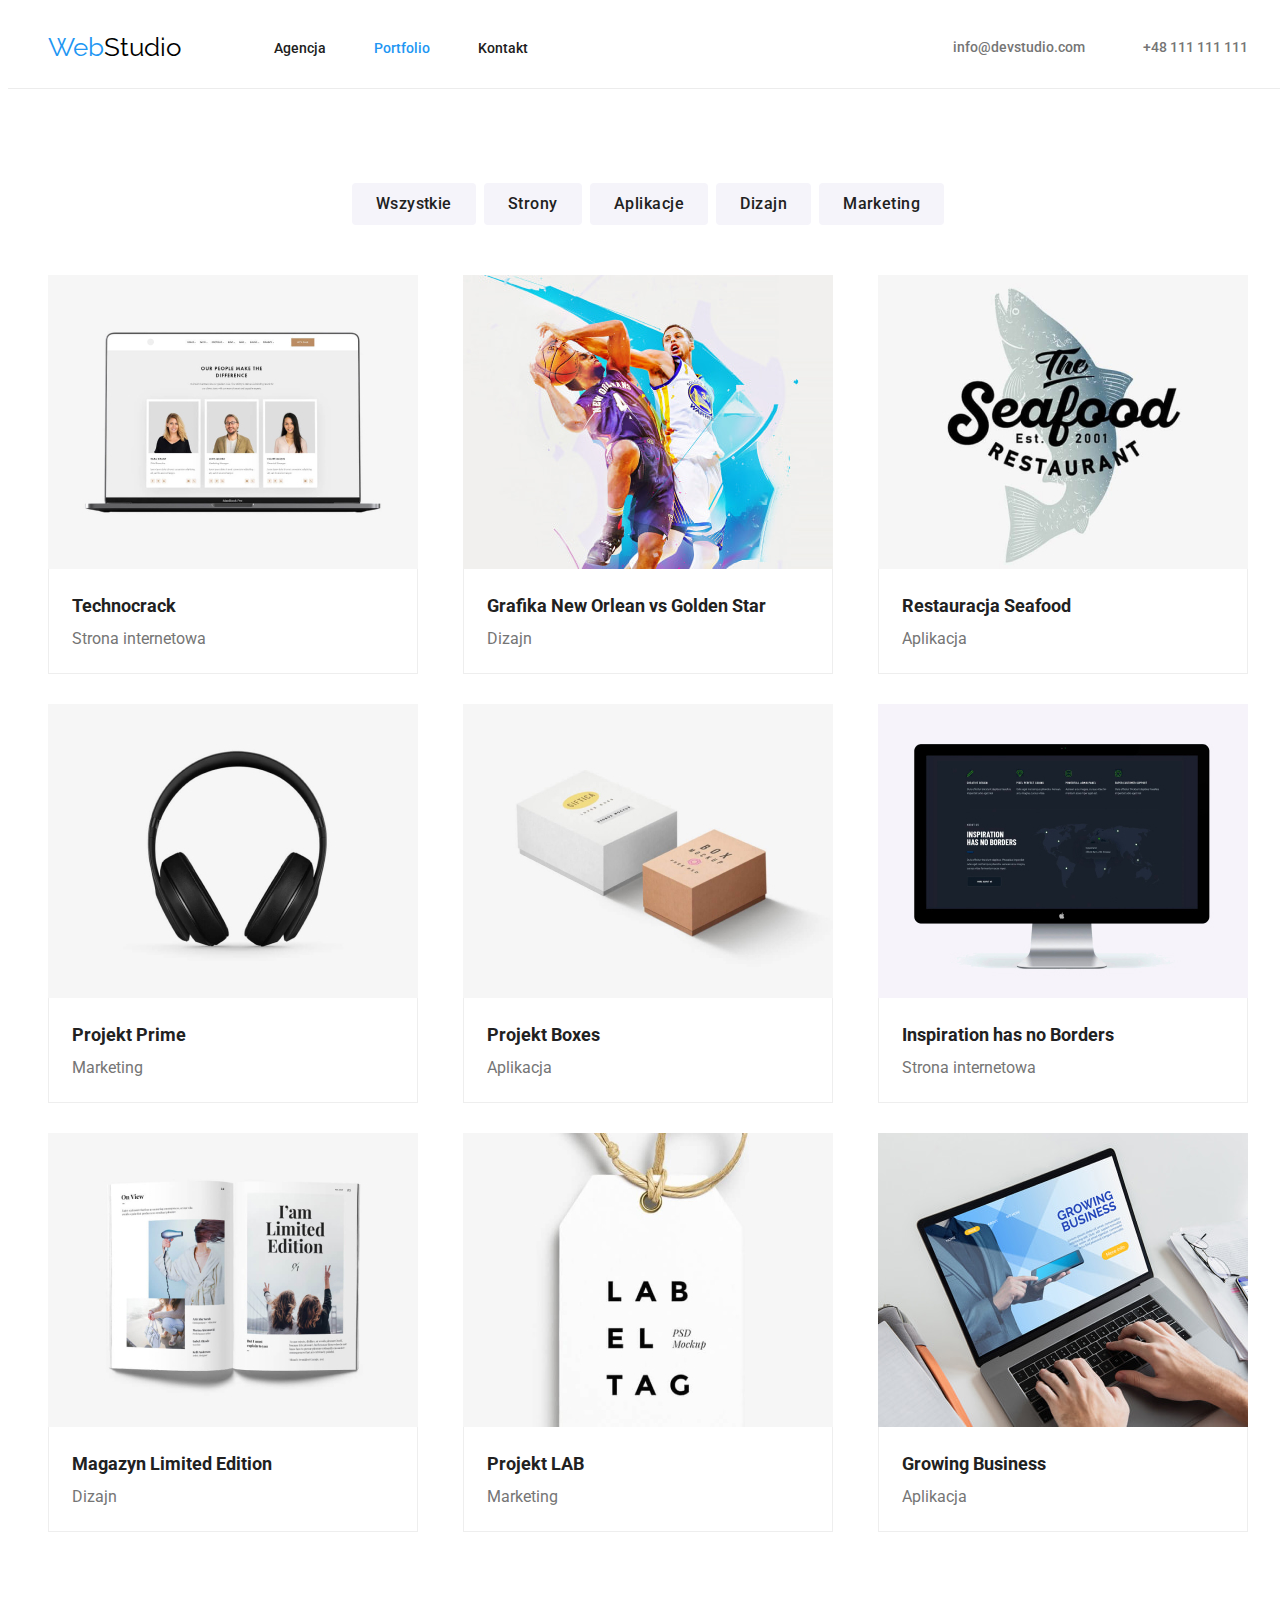
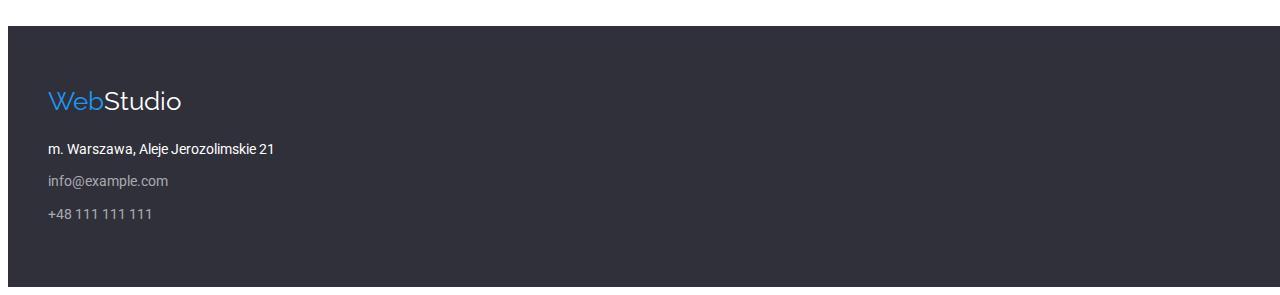
==== commit b9e3d77c: "Styles moved from HTML to CSS" ====
--- a/portfolio.html
+++ b/portfolio.html
@@ -21,21 +21,19 @@
     <title>Portfolio</title>
   </head>
   <body>
-    <header style="border-bottom: 1px solid #ececec">
+    <header class="header-line">
       <div class="container head">
         <nav class="logo-navigation">
           <a class="webstudio" href="index.html">
-            <span style="color: #2196f3">Web</span
-            ><span style="color: #000000">Studio</span></a
+            <span class="logo-web">Web</span
+            ><span class="logo-studio-head">Studio</span></a
           >
           <ul class="list navigation">
             <li>
               <a href="index.html">Agencja</a>
             </li>
             <li>
-              <a style="color: var(--hover-color)" href="portfolio.html"
-                >Portfolio</a
-              >
+              <a class="portfolio-active" href="portfolio.html">Portfolio</a>
             </li>
             <li><a href="#">Kontakt</a></li>
           </ul>
@@ -188,8 +186,8 @@
     <footer class="background-dark">
       <div class="container foot">
         <a class="webstudio-foot" href="index.html">
-          <span style="color: #2196f3">Web</span
-          ><span style="color: #ffffff">Studio</span></a
+          <span class="logo-web">Web</span
+          ><span class="logo-studio-foot">Studio</span></a
         >
 
         <address class="city-street">
--- a/css/index.css
+++ b/css/index.css
@@ -23,6 +23,10 @@
   background: #2f303a;
 }
 
+.background-staff {
+  background: #f5f4fa;
+}
+
 body {
   font-family: "Roboto", sans-serif;
   color: #212121;
@@ -147,6 +151,10 @@
   flex-wrap: wrap;
   padding-top: 24px;
   padding-bottom: 25px;
+}
+
+.header-line {
+  border-bottom: 1px solid #ececec;
 }
 
 .hero {
@@ -174,6 +182,10 @@
   margin-bottom: 200px;
 }
 
+img {
+  display: block;
+}
+
 .john-doe {
   font-weight: 500;
   font-size: 16px;
@@ -220,6 +232,11 @@
   text-decoration: none;
 }
 
+.list.navigation li a[class="portfolio-active"],
+.list.navigation li a[class="agency-active"] {
+  color: var(--hover-color);
+}
+
 .list.navigation li a:focus {
   color: var(--hover-color);
 }
@@ -236,6 +253,17 @@
   align-items: center;
 }
 
+.logo-web {
+  color: var(--hover-color);
+}
+
+.logo-studio-foot {
+  color: #ffffff;
+}
+
+.logo-studio-head {
+  color: #000000;
+}
 .lorem-list {
   column-gap: 30px;
 }
@@ -266,7 +294,9 @@
 
 .projects-box {
   padding: 19px 23px;
-  border: 1px solid #eeeeee;
+  border-bottom: 1px solid #eeeeee;
+  border-left: 1px solid #eeeeee;
+  border-right: 1px solid #eeeeee;
 }
 
 .projects-descriptions {
@@ -313,10 +343,6 @@
   letter-spacing: 0.03em;
 }
 
-ul.list.projects li img {
-  display: block;
-}
-
 .webstudio {
   font-family: "Raleway", sans-serif;
   font-size: 26px;
